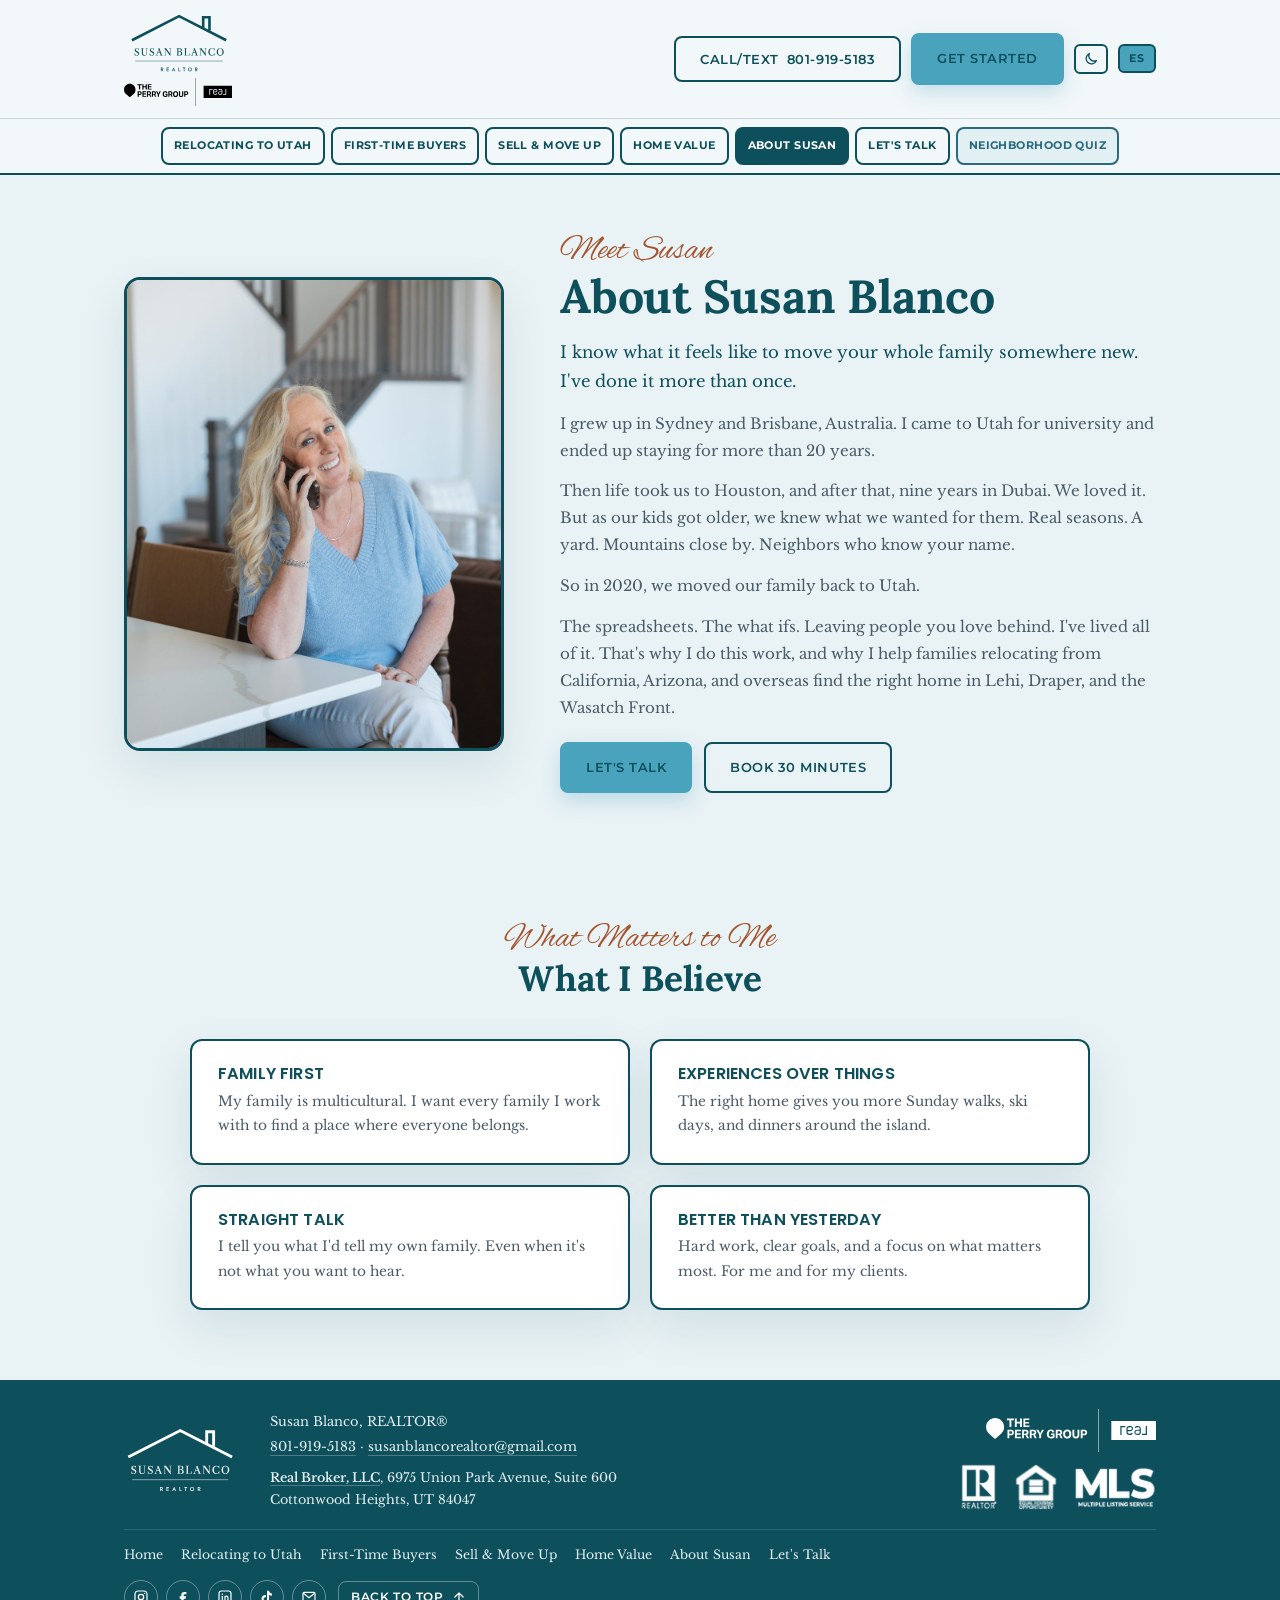
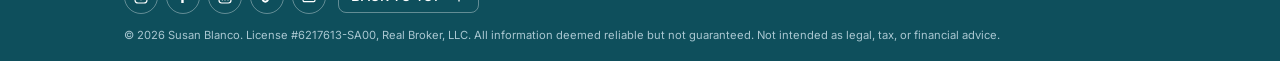
==== about.html @ ba80e4a4 "Add files via upload" ====
<!doctype html>
<html lang="en">
<head>
<meta charset="utf-8">
<meta name="viewport" content="width=device-width, initial-scale=1, viewport-fit=cover">
<title>About Susan Blanco | Utah Realtor</title>
<meta name="description" content="Meet Susan Blanco: raised in Australia, 20+ years in Utah, then Houston and Dubai before moving her family back in 2020. Now she helps relocating families find home on the Wasatch Front.">
<link rel="canonical" href="https://move.susanfindshomes.com/about.html">
<meta property="og:type" content="website">
<meta property="og:url" content="https://move.susanfindshomes.com/about.html">
<meta property="og:title" content="About Susan Blanco | Utah Realtor">
<meta property="og:description" content="Meet Susan Blanco: raised in Australia, 20+ years in Utah, then Houston and Dubai before moving her family back in 2020. Now she helps relocating families find home on the Wasatch Front.">
<meta property="og:image" content="https://move.susanfindshomes.com/hero-1.jpg">
<meta name="twitter:card" content="summary_large_image">
<link rel="icon" type="image/svg+xml" href="favicon.svg">
<link rel="icon" type="image/png" sizes="32x32" href="favicon-32.png">
<link rel="apple-touch-icon" href="apple-touch-icon.png">
<script>try{var t=localStorage.getItem('sb-theme');if(t==='dark'||t==='light'){document.documentElement.setAttribute('data-theme',t);}}catch(e){}</script>
<link rel="preconnect" href="https://fonts.googleapis.com">
<link rel="preconnect" href="https://fonts.gstatic.com" crossorigin>
<link href="https://fonts.googleapis.com/css2?family=Poppins:wght@400;500;600;700;800&family=Montserrat:wght@500;600;700;800&family=Lora:ital,wght@0,400;0,500;0,600;0,700;1,400&family=Inter:wght@400;500&family=Alex+Brush&family=Libre+Baskerville:ital,wght@0,400;0,700;1,400&display=swap" rel="stylesheet">
<link rel="stylesheet" href="site.css">
<script type="application/ld+json">
{
  "@context": "https://schema.org",
  "@type": "RealEstateAgent",
  "name": "Susan Blanco",
  "jobTitle": "Realtor",
  "url": "https://move.susanfindshomes.com/",
  "telephone": "+1-801-919-5183",
  "email": "susanblancorealtor@gmail.com",
  "image": "https://move.susanfindshomes.com/susan-portrait.jpg",
  "address": {
    "@type": "PostalAddress",
    "streetAddress": "6975 Union Park Avenue, Suite 600",
    "addressLocality": "Cottonwood Heights",
    "addressRegion": "UT",
    "postalCode": "84047",
    "addressCountry": "US"
  },
  "worksFor": {
    "@type": "Organization",
    "name": "Real Broker, LLC"
  },
  "areaServed": [
    {
      "@type": "City",
      "name": "Lehi",
      "containedInPlace": {
        "@type": "State",
        "name": "Utah"
      }
    },
    {
      "@type": "City",
      "name": "Draper",
      "containedInPlace": {
        "@type": "State",
        "name": "Utah"
      }
    },
    {
      "@type": "City",
      "name": "Salt Lake City",
      "containedInPlace": {
        "@type": "State",
        "name": "Utah"
      }
    }
  ],
  "description": "Realtor helping relocating families, first-time buyers, and sellers moving up find homes in Lehi, Draper, and Salt Lake City, Utah."
}
</script>
</head>
<body data-page="about" data-title-es="Sobre Susan Blanco | Agente de Bienes Raíces en Utah">
<header>
  <div class="nav wrap">
    <a class="brand brand-logos" href="index.html" aria-label="Susan Blanco, Realtor. The Perry Group, Real Broker, LLC">
      <img class="hdr-logo hdr-light" src="logo-susan.svg" alt="Susan Blanco, Realtor" width="75" height="46">
      <img class="hdr-tpg hdr-light" src="logo-tpg.svg" alt="The Perry Group, Real Broker, LLC" width="84" height="21">
      <img class="hdr-logo hdr-dark" src="logo-susan-dark.svg" alt="" width="75" height="46">
      <img class="hdr-tpg hdr-dark" src="logo-tpg-dark.svg" alt="" width="84" height="21">
    </a>
    <div class="nav-cta">
      <div class="call-wrap">
        <button type="button" class="btn btn-ghost" id="call-btn" aria-haspopup="true" aria-expanded="false" aria-controls="call-menu"><span class="long">Call/Text</span> <span class="phone-num">801-919-5183</span></button>
        <div class="call-menu" id="call-menu" hidden>
          <a class="cm-call" href="tel:+18019195183" target="_blank" rel="noopener">Call 801-919-5183</a>
          <a class="cm-text" href="sms:+18019195183" target="_blank" rel="noopener">Text 801-919-5183</a>
          <button type="button" class="cm-copy" id="cm-copy">Copy number</button>
        </div>
      </div>
      <a class="btn btn-primary" href="contact.html">Get Started</a>
      <button type="button" class="theme-btn" id="theme-btn" aria-label="Switch to dark mode"><svg class="i-moon" viewBox="0 0 24 24" fill="none" stroke="currentColor" stroke-width="2" stroke-linecap="round" stroke-linejoin="round" aria-hidden="true"><path d="M20 14.5A8 8 0 0 1 9.5 4a8 8 0 1 0 10.5 10.5z"/></svg><svg class="i-sun" viewBox="0 0 24 24" fill="none" stroke="currentColor" stroke-width="2" stroke-linecap="round" aria-hidden="true"><circle cx="12" cy="12" r="4.5"/><path d="M12 2v2M12 20v2M4.9 4.9l1.4 1.4M17.7 17.7l1.4 1.4M2 12h2M20 12h2M4.9 19.1l1.4-1.4M17.7 6.3l1.4-1.4"/></svg></button>
      <button type="button" class="lang-btn" id="lang-btn" lang="es" aria-label="Ver en español">ES</button>
    </div>
  </div>
  <nav class="subnav" aria-label="Site pages">
    <div class="subnav-inner wrap">
      <a class="navbtn" href="relocating.html">Relocating to Utah</a>
      <a class="navbtn" href="first-time-buyers.html">First-Time Buyers</a>
      <a class="navbtn" href="sell-move-up.html">Sell &amp; Move Up</a>
      <a class="navbtn" href="home-value.html">Home Value</a>
      <a class="navbtn active" aria-current="page" href="about.html">About Susan</a>
      <a class="navbtn" href="contact.html">Let's Talk</a>
      <a class="navbtn navbtn-quiz" data-quiz href="quiz.html" target="_blank" rel="noopener">Neighborhood Quiz</a>
    </div>
  </nav>
</header>

<main>

<section class="about-hero">
  <div class="wrap about-hero-grid">
    <div class="portrait"><img src="susan-phone-2.jpg" alt="Susan Blanco, Realtor with Real Broker and The Perry Group" width="933" height="1400"></div>
    <div class="story">
      <span class="script script-eyebrow">Meet Susan</span>
      <h1>About Susan Blanco</h1>
      <p class="big">I know what it feels like to move your whole family somewhere new. I've done it more than once.</p>
      <p>I grew up in Sydney and Brisbane, Australia. I came to Utah for university and ended up staying for more than 20 years.</p>
      <p>Then life took us to Houston, and after that, nine years in Dubai. We loved it. But as our kids got older, we knew what we wanted for them. Real seasons. A yard. Mountains close by. Neighbors who know your name.</p>
      <p>So in 2020, we moved our family back to Utah.</p>
      <p>The spreadsheets. The what ifs. Leaving people you love behind. I've lived all of it. That's why I do this work, and why I help families relocating from California, Arizona, and overseas find the right home in Lehi, Draper, and the Wasatch Front.</p>
      <div class="about-btns">
        <a class="btn btn-primary" href="contact.html">Let's Talk</a>
        <a class="btn btn-ghost" href="https://calendly.com/susanblancorealtor/30min" target="_blank" rel="noopener">Book 30 Minutes</a>
      </div>
    </div>
  </div>
</section>


<section class="section buyer alt">
  <div class="wrap">
    <div class="section-head">
      <span class="script script-eyebrow">What Matters to Me</span>
      <h2>What I Believe</h2>
    </div>
    <div class="values">
      <div class="value"><h3>Family First</h3><p>My family is multicultural. I want every family I work with to find a place where everyone belongs.</p></div>
      <div class="value"><h3>Experiences Over Things</h3><p>The right home gives you more Sunday walks, ski days, and dinners around the island.</p></div>
      <div class="value"><h3>Straight Talk</h3><p>I tell you what I'd tell my own family. Even when it's not what you want to hear.</p></div>
      <div class="value"><h3>Better Than Yesterday</h3><p>Hard work, clear goals, and a focus on what matters most. For me and for my clients.</p></div>
    </div>
  </div>
</section>



</main>

<footer>
  <div class="wrap">
    <div class="fa">
      <img class="footer-logo" src="logo-susan-footer.svg" alt="Susan Blanco, Realtor" width="170" height="105">
      <div>
        <p class="contact-line">Susan Blanco, REALTOR&reg;</p>
        <p class="contact-line"><a class="contact-link" href="tel:+18019195183">801-919-5183</a> &middot; <a class="contact-link" href="mailto:susanblancorealtor@gmail.com">susanblancorealtor@gmail.com</a></p>
        <address><a href="https://www.utahrealestate.com/roster/office.listings.report/id/71477" target="_blank" rel="noopener">Real Broker, LLC</a>, 6975 Union Park Avenue, Suite 600<br>Cottonwood Heights, UT 84047</address>
      </div>
      <div class="fa-right">
        <svg xmlns="http://www.w3.org/2000/svg" class="broker-logo" role="img" aria-label="The Perry Group and Real Broker, LLC" viewBox="0 0 1667 426" fill="none"> <g clip-path="url(#clip0_354_131)"> <path d="M230.284 109.225H204.842V93.235H274.287V109.225H248.727V176.569H230.284V109.225Z" fill="#ffffff"/> <path d="M333.809 141.788H301.363V176.567H283.038V93.2338H301.363V125.33H333.809V93.2338H352.25V176.567H333.809V141.788Z" fill="#ffffff"/> <path d="M366.72 93.235H424.495V108.058H384.811V126.616H422.159V141.439H384.811V161.747H426.828L424.961 176.57H366.72V93.235Z" fill="#ffffff"/> <path d="M210.56 203.465H240.557C248.57 203.465 254.95 204.573 259.698 206.791C264.443 209.007 267.868 212.12 269.969 216.127C272.069 220.135 273.12 224.862 273.12 230.309C273.12 235.91 272.05 240.795 269.91 244.956C267.769 249.119 264.326 252.348 259.581 254.644C254.833 256.94 248.531 258.087 240.674 258.087H228.302V286.798H210.56V203.465ZM255.963 230.542C255.963 226.264 254.872 223.131 252.694 221.147C250.514 219.163 246.468 218.171 240.557 218.171H228.302V243.379H240.674C246.664 243.379 250.71 242.272 252.81 240.054C254.911 237.837 255.963 234.667 255.963 230.542Z" fill="#ffffff"/> <path d="M283.971 203.465H341.744V218.287H302.062V236.846H339.41V251.669H302.062V271.977H344.077L342.211 286.8H283.971V203.465Z" fill="#ffffff"/> <path d="M353.766 203.465H385.162C393.021 203.465 399.303 204.555 404.011 206.733C408.719 208.913 412.123 211.926 414.224 215.779C416.325 219.631 417.376 224.008 417.376 228.91C417.376 234.202 416.286 238.791 414.107 242.682C411.927 246.572 408.581 249.683 404.07 252.018L421.46 286.798H402.202L387.613 255.986C386.989 255.986 386.367 256.007 385.746 256.044C385.123 256.084 384.501 256.103 383.88 256.103H371.273V286.798H353.766V203.465ZM399.635 229.491C399.635 225.601 398.506 222.663 396.251 220.679C393.993 218.696 389.907 217.702 383.996 217.702H371.273V241.98H384.697C390.453 241.98 394.384 240.912 396.485 238.769C398.585 236.631 399.636 233.538 399.636 229.491H399.635Z" fill="#ffffff"/> <path d="M429.747 203.465H461.143C469.001 203.465 475.283 204.555 479.992 206.733C484.698 208.913 488.103 211.926 490.204 215.779C492.305 219.631 493.356 224.008 493.356 228.91C493.356 234.202 492.265 238.791 490.088 242.682C487.908 246.572 484.561 249.683 480.05 252.018L497.441 286.798H478.181L463.592 255.986C462.97 255.986 462.347 256.007 461.726 256.044C461.102 256.084 460.48 256.103 459.859 256.103H447.254V286.798H429.747V203.465ZM475.615 229.491C475.615 225.601 474.486 222.663 472.23 220.679C469.973 218.696 465.888 217.702 459.975 217.702H447.254V241.98H460.676C466.432 241.98 470.364 240.912 472.465 238.769C474.565 236.631 475.616 233.538 475.616 229.491H475.615Z" fill="#ffffff"/> <path d="M521.833 253.652L493.705 203.465H513.664L531.171 238.829L549.028 203.465H568.286L540.392 253.652V286.798H521.834V253.652H521.833Z" fill="#ffffff"/> <path d="M596.763 245.364C596.763 236.493 598.298 228.772 601.373 222.196C604.445 215.622 608.938 210.506 614.853 206.849C620.767 203.192 627.925 201.364 636.33 201.364C646.21 201.364 653.991 203.68 659.673 208.308C665.351 212.938 668.932 219.26 670.409 227.273L652.203 229.257C651.19 225.368 649.518 222.332 647.184 220.153C644.849 217.975 641.192 216.884 636.213 216.884C631.311 216.884 627.361 218.091 624.365 220.502C621.368 222.914 619.191 226.221 617.83 230.423C616.468 234.623 615.788 239.488 615.788 245.012C615.788 254.116 617.577 261.119 621.157 266.021C624.735 270.921 630.416 273.374 638.197 273.374C644.654 273.374 650.103 272.012 654.539 269.289V255.633H638.314V241.044H671.694V277.459C667.259 281.193 662.007 284.035 655.939 285.979C649.869 287.923 643.722 288.897 637.497 288.897C624.502 288.897 614.464 285.103 607.385 277.517C600.304 269.931 596.765 259.214 596.765 245.362L596.763 245.364Z" fill="#ffffff"/> <path d="M684.179 203.465H715.575C723.434 203.465 729.715 204.555 734.424 206.733C739.132 208.913 742.536 211.926 744.637 215.779C746.737 219.631 747.788 224.008 747.788 228.91C747.788 234.202 746.697 238.791 744.52 242.682C742.34 246.572 738.994 249.683 734.482 252.018L751.873 286.798H732.615L718.026 255.986C717.402 255.986 716.78 256.007 716.159 256.044C715.536 256.084 714.914 256.103 714.291 256.103H701.686V286.798H684.179V203.465ZM730.047 229.491C730.047 225.601 728.919 222.663 726.663 220.679C724.406 218.696 720.32 217.702 714.409 217.702H701.686V241.98H715.109C720.866 241.98 724.797 240.912 726.897 238.769C728.998 236.631 730.049 233.538 730.049 229.491H730.047Z" fill="#ffffff"/> <path d="M756.193 245.364C756.193 236.026 757.844 228.072 761.152 221.496C764.459 214.922 769.147 209.923 775.217 206.499C781.286 203.076 788.406 201.364 796.576 201.364C804.746 201.364 811.825 203.056 817.818 206.441C823.808 209.824 828.419 214.747 831.648 221.205C834.876 227.665 836.492 235.523 836.492 244.781C836.492 254.118 834.857 262.076 831.59 268.649C828.321 275.225 823.691 280.244 817.701 283.705C811.708 287.167 804.55 288.899 796.224 288.899C788.054 288.899 780.974 287.207 774.983 283.822C768.99 280.437 764.363 275.517 761.094 269.058C757.826 262.601 756.193 254.702 756.193 245.364ZM775.334 245.131C775.334 253.847 777.085 260.674 780.586 265.615C784.087 270.557 789.34 273.026 796.342 273.026C803.266 273.026 808.499 270.557 812.039 265.615C815.578 260.674 817.35 253.847 817.35 245.131C817.35 236.416 815.579 229.59 812.039 224.648C808.499 219.707 803.265 217.237 796.342 217.237C789.34 217.237 784.087 219.707 780.586 224.648C777.085 229.59 775.334 236.418 775.334 245.131Z" fill="#ffffff"/> <path d="M847.462 252.601V203.465H865.902V253.418C865.902 260.033 867.128 264.955 869.579 268.182C872.031 271.413 876.017 273.026 881.543 273.026C887.222 273.026 891.23 271.413 893.565 268.182C895.899 264.956 897.066 260.033 897.066 253.418V203.465H915.507V252.833C915.507 265.051 912.57 274.115 906.695 280.029C900.82 285.944 892.357 288.899 881.31 288.899C870.262 288.899 861.858 285.962 856.101 280.087C850.342 274.214 847.464 265.051 847.464 252.601H847.462Z" fill="#ffffff"/> <path d="M929.161 203.465H959.157C967.171 203.465 973.551 204.573 978.299 206.791C983.043 209.007 986.469 212.12 988.57 216.127C990.671 220.135 991.721 224.862 991.721 230.309C991.721 235.91 990.651 240.795 988.511 244.956C986.37 249.119 982.926 252.348 978.181 254.644C973.435 256.94 967.131 258.087 959.273 258.087H946.903V286.798H929.161V203.465ZM974.563 230.542C974.563 226.264 973.472 223.131 971.295 221.147C969.115 219.163 965.069 218.171 959.157 218.171H946.903V243.379H959.273C965.265 243.379 969.311 242.272 971.412 240.054C973.512 237.837 974.563 234.667 974.563 230.542Z" fill="#ffffff"/> <path d="M177.559 177.068C177.559 128.153 137.907 88.5003 88.991 88.5003C40.075 88.5003 0.420898 128.153 0.420898 177.068C0.420898 203.201 11.8096 226.619 29.8133 242.828C29.777 242.881 29.7549 242.94 29.7225 242.989L88.9794 293.632L147.823 243.341C147.794 243.3 147.768 243.258 147.74 243.221C165.991 226.995 177.559 203.411 177.559 177.068Z" fill="#ffffff"/> <path d="M1106.7 425.857V0.857483H1101.61V425.857H1106.7Z" fill="#ffffff"/> <path d="M1470.18 217.953C1466.88 220.399 1465.19 224.135 1465.19 228.964C1465.19 233.793 1466.84 237.186 1470.1 239.516C1473.39 241.875 1478.38 243.07 1484.95 243.07C1493.57 243.07 1499.67 241.216 1503.6 237.401C1505.63 235.455 1506.97 232.227 1506.97 222.804V214.227H1484.84C1478.42 214.227 1473.49 215.515 1470.18 217.953H1470.18ZM1228.74 116.58V304.313H1666.83V116.58H1228.74ZM1366.79 166.368V178.365L1366.09 178.357L1329.38 178.117L1329.41 254.721H1317.24V166.368H1366.79ZM1393.37 238.498C1396.67 241.507 1401.71 242.97 1408.77 242.97C1418.06 242.97 1424.77 239.904 1429.27 233.598L1429.8 232.856L1430.46 233.487L1438.55 241.203L1438.11 241.77C1434.25 246.721 1430 250.088 1425.11 252.071C1420.4 253.932 1415.4 254.724 1408.38 254.724C1396.77 254.724 1389.03 252.487 1384 247.689C1379.2 243.114 1376.99 236.251 1376.99 226.093V192.303C1376.99 185.753 1378.65 180.954 1382.41 176.753C1387.25 171.342 1395.44 167.423 1402.79 167.001C1404.36 166.868 1406.03 166.8 1407.76 166.8C1409.9 166.8 1411.72 166.857 1413.33 166.983C1423.03 167.381 1429.83 169.902 1434.74 174.92C1439.02 179.309 1440.84 184.451 1440.84 192.145C1440.84 200.434 1438.48 206.287 1433.43 210.606C1428.24 215.037 1421.35 217.061 1411.75 217.061H1388.6V225.053C1388.6 231.176 1390.15 235.576 1393.37 238.498ZM1518.58 228.591C1518.58 235.145 1516.92 239.939 1513.16 244.141C1508.32 249.551 1500.13 253.474 1492.77 253.897C1491.21 254.025 1489.53 254.094 1487.8 254.094C1485.67 254.094 1483.85 254.033 1482.24 253.907C1472.54 253.509 1465.73 250.985 1460.83 245.961C1456.55 241.573 1454.73 236.421 1454.73 228.729C1454.73 220.436 1457.08 214.563 1462.14 210.243C1467.33 205.812 1474.22 203.746 1483.82 203.746H1506.97V195.843C1506.97 189.72 1505.42 185.32 1502.2 182.394C1498.89 179.385 1493.86 177.922 1486.79 177.922C1477.5 177.922 1470.8 180.988 1466.3 187.295L1465.77 188.036L1465.1 187.405L1457.53 180.184L1457.01 179.689L1457.45 179.122C1461.31 174.171 1465.56 170.804 1470.45 168.821C1475.16 166.96 1480.16 166.168 1487.18 166.168C1498.79 166.168 1506.53 168.405 1511.57 173.203C1516.36 177.779 1518.57 184.641 1518.57 194.799V228.589L1518.58 228.591ZM1578.33 254.721H1528.77V242.531L1529.48 242.535L1566.19 242.775L1566.15 166.369H1578.33V254.723L1578.33 254.721ZM1425.38 202.897C1428.69 200.451 1430.37 196.761 1430.37 191.932C1430.37 187.103 1428.72 183.71 1425.47 181.38C1422.18 179.021 1417.18 177.827 1410.62 177.827C1401.99 177.827 1395.89 179.677 1391.96 183.495C1389.94 185.439 1388.6 188.669 1388.6 198.092V206.578H1410.73C1417.14 206.578 1422.07 205.337 1425.38 202.897Z" fill="#ffffff"/> </g> <defs> <clipPath id="clip0_354_131"> <rect width="1666.41" height="425" fill="#0e4f5c" transform="translate(0.422852 0.857544)"/> </clipPath> </defs> </svg>
        <div class="compliance" aria-label="REALTOR, Equal Housing Opportunity, and MLS logos">
          <img class="clogo" src="realtor-logo.png" alt="REALTOR&reg;" width="76" height="91">
          <img class="clogo" src="equal-housing-logo.png" alt="Equal Housing Opportunity" width="89" height="95">
          <img class="clogo clogo-mls" src="mls-logo.png" alt="MLS, Multiple Listing Service" width="163" height="81">
        </div>
      </div>
    </div>
    <div class="fa-bot">
      <nav class="fa-links" aria-label="Footer">
        <a href="index.html">Home</a><a href="relocating.html">Relocating to Utah</a><a href="first-time-buyers.html">First-Time Buyers</a><a href="sell-move-up.html">Sell &amp; Move Up</a><a href="home-value.html">Home Value</a><a href="about.html">About Susan</a><a href="contact.html">Let's Talk</a>
      </nav>
      <div class="fa-actions">
        <div class="socials">
        <a href="https://www.instagram.com/susanblancorealtor/" target="_blank" rel="noopener" aria-label="Susan Blanco on Instagram"><svg viewBox="0 0 24 24" fill="none" stroke="currentColor" stroke-width="1.8" aria-hidden="true"><rect x="3" y="3" width="18" height="18" rx="5"/><circle cx="12" cy="12" r="4"/><circle cx="17.5" cy="6.5" r="1" fill="currentColor" stroke="none"/></svg></a>
        <a href="https://www.facebook.com/susansblanco" target="_blank" rel="noopener" aria-label="Susan Blanco on Facebook"><svg viewBox="0 0 24 24" fill="currentColor" aria-hidden="true"><path d="M14.2 8H17V4.5h-3c-2.9 0-4.6 1.8-4.6 4.7V11H7v3.5h2.4V21H13v-6.5h3l.5-3.5H13V9.3c0-.8.4-1.3 1.2-1.3z"/></svg></a>
        <a href="https://www.linkedin.com/in/susanblancorealtor/" target="_blank" rel="noopener" aria-label="Susan Blanco on LinkedIn"><svg viewBox="0 0 24 24" fill="none" stroke="currentColor" stroke-width="1.8" stroke-linecap="round" aria-hidden="true"><rect x="3" y="3" width="18" height="18" rx="4"/><path d="M8 11v5.5"/><circle cx="8" cy="7.8" r="1.1" fill="currentColor" stroke="none"/><path d="M12 16.5v-5.5M12 13.4c0-1.7 1-2.6 2.3-2.6s2.2.9 2.2 2.6v3.1"/></svg></a>
        <a href="https://www.tiktok.com/@susanblancorealtor" target="_blank" rel="noopener" aria-label="Susan Blanco on TikTok"><svg viewBox="0 0 24 24" fill="currentColor" aria-hidden="true"><path d="M16.6 5.8c-.9-1-1.4-2.2-1.4-3.3h-3.1v12.4c0 1.4-1.2 2.6-2.6 2.6s-2.6-1.2-2.6-2.6 1.2-2.6 2.6-2.6c.3 0 .5 0 .8.1V9.2c-.3 0-.5-.1-.8-.1-3.1 0-5.7 2.6-5.7 5.7s2.6 5.7 5.7 5.7 5.7-2.6 5.7-5.7V8.6c1.2.9 2.7 1.4 4.2 1.4V6.9c-1.1 0-2.1-.4-2.8-1.1z"/></svg></a>
        <a href="mailto:susanblancorealtor@gmail.com" aria-label="Email Susan Blanco"><svg viewBox="0 0 24 24" fill="none" stroke="currentColor" stroke-width="1.8" aria-hidden="true"><rect x="3" y="5" width="18" height="14" rx="2"/><path d="M3.5 6.5l8.5 6.5 8.5-6.5"/></svg></a>
      </div>
        <button type="button" class="top-btn" id="top-btn"><span class="top-label">Back to Top</span> <svg viewBox="0 0 24 24" width="14" height="14" fill="none" stroke="currentColor" stroke-width="2.2" stroke-linecap="round" stroke-linejoin="round" aria-hidden="true"><path d="M12 19V5M5 12l7-7 7 7"/></svg></button>
      </div>
    </div>
    <div class="legal">
      &copy; <span id="year"></span> Susan Blanco. License #6217613-SA00, Real Broker, LLC. All information deemed reliable but not guaranteed. Not intended as legal, tax, or financial advice.
    </div>
  </div>
</footer>

<script src="site.js"></script>
</body>
</html>
---- site.css ----
:root{color-scheme:light;box-sizing:border-box;padding-top:env(safe-area-inset-top,0px);padding-bottom:env(safe-area-inset-bottom,0px)}html{scroll-padding-top:env(safe-area-inset-top,0px)}body{margin:0;padding:0;font:14px -apple-system,BlinkMacSystemFont,sans-serif;background:#fff;color:#000}img{max-width:100%}[hidden]:not([hidden=until-found i]){display:none!important}  /* ---------- HERO: photos behind the headline ---------- */
  .hero.hero-over{position:relative; padding:0; background:#0b2a31; min-height:clamp(500px, 74vh, 700px); display:flex; align-items:center; justify-content:center; overflow:hidden; border-bottom:0;}
  .hero.hero-over .hero-slider{position:absolute; inset:0; height:auto; z-index:auto;}
  .hero.hero-over .hs-arrow, .hero.hero-over .hs-dots{z-index:3;}
  .hero.hero-over .hero-slider::after{content:""; position:absolute; inset:0; z-index:1; pointer-events:none;
    background:linear-gradient(180deg, rgba(6,26,31,.50) 0%, rgba(6,26,31,.42) 45%, rgba(6,26,31,.62) 100%);}
  .hero.hero-over .hero-inner{position:relative; z-index:2; padding:56px 24px 84px; margin:0 auto;}
  .hero.hero-over h1{color:#ffffff; text-shadow:0 2px 14px rgba(0,0,0,.35);}
  .hero.hero-over .script-eyebrow{color:#f4cfae; text-shadow:0 2px 10px rgba(0,0,0,.35);}
  .hero.hero-over p.lead{color:rgba(255,255,255,.94); text-shadow:0 1px 8px rgba(0,0,0,.35);}
  .hero.hero-over .btn-ghost{color:#ffffff; border-color:#ffffff; background:rgba(255,255,255,.06);}
  .hero.hero-over .btn-ghost:hover{background:#ffffff; color:#0e4f5c;}
  .hero.hero-over .btn-gold{background:rgba(255,255,255,.94); color:#0e4f5c; border-color:#ffffff;}
  .hero.hero-over .btn-gold:hover{background:#0e4f5c; color:#ffffff; border-color:#0e4f5c;}
  @media (max-width:520px){ .hero.hero-over{min-height:560px;} .hero.hero-over .hero-inner{padding:44px 20px 72px;} .hero.hero-over .hs-arrow{top:auto; bottom:6px; transform:none;} }


  :root{
    /* Brand palette (Canva): #3e2f23 #e4dfd8 #af895d #a59484 #5d7a88 #7a8ba9 #bb9c22 #737373 #573925 #a9c7d1 #d5dde4 */
    --cream:#f2f7f9;
    --cream-2:#e9f2f5;
    --card-blue:#e2eff3;
    --blue-gray:#a9c7d1;
    --slate:#2a6a7c;
    --ink:#0e4f5c;
    --ink-soft:#4a5b68;
    --gold:#4aa3bd;
    --tan:#a3542e;
    --gold-dark:#a3542e;
    --line:#c9d8de;
    --black-box:#0e4f5c;
    --white:#ffffff;
    --surface:#ffffff;
    --border:#0e4f5c;
    --hdr-bg:rgba(242,247,249,0.96);
    --muted:#737373;
    --ok:#3d6b3f;
    --err:#a13b2a;
    --btn-ink:#0e4f5c;
    --shadow: 0 18px 46px rgba(14,79,92,0.10);
    --f-title:'Lora',Georgia,serif;
    --f-heading:'Poppins',sans-serif;
    --f-section:'Montserrat',sans-serif;
    --f-script:'Alex Brush',cursive;
    --f-body:'Libre Baskerville',Baskerville,Georgia,serif;
    --f-caption:'Inter',sans-serif;
  }
  *{box-sizing:border-box;}
  html{scroll-behavior:smooth;}
  body{
    margin:0;
    background:var(--cream);
    color:var(--ink);
    font-family:var(--f-body); font-size-adjust:0.49;
    font-weight:400;
    line-height:1.65;
    -webkit-font-smoothing:antialiased;
  }
  img,svg{max-width:100%;display:block;}
  a{color:inherit;}
  section[id]{scroll-margin-top:176px;}
  .wrap{max-width:1080px;margin:0 auto;padding:0 24px;}
  h1,h2,h3{
    font-family:var(--f-section); font-size-adjust:none;
    font-weight:800;
    text-transform:uppercase;
    letter-spacing:.01em;
    margin:0 0 .3em;
    color:var(--ink);
    line-height:1.12;
  }
  .script{
    font-family:var(--f-script); font-size-adjust:none;
    font-weight:400;
    color:var(--gold-dark);
    line-height:1;
    display:inline-block;
  }
  .script-eyebrow{font-size:2.1rem; margin-bottom:2px;}

  /* ---------- HEADER ---------- */
  header{
    position:sticky; top:0; z-index:50;
    background:var(--hdr-bg);
    backdrop-filter:blur(6px);
    border-bottom:2px solid var(--border);
  }
  .nav{
    display:flex; align-items:center; justify-content:space-between; gap:12px;
    padding:12px 24px;
  }
  .brand{display:flex; align-items:center; gap:12px;}
  .brand-text{line-height:1.15;}
  .brand-text .name{font-family:var(--f-heading); font-size-adjust:none;font-size:1.05rem;font-weight:800; text-transform:uppercase; letter-spacing:.01em;}
  .brand-text .tag{font-size:.64rem;letter-spacing:.13em;text-transform:uppercase;color:var(--ink-soft); font-weight:500; font-family:var(--f-section); font-size-adjust:none;}
  .nav-cta{display:flex; gap:10px; align-items:center;}
  .nav-cta .btn{white-space:nowrap;}
  .subnav{border-top:1px solid var(--line);}
  .subnav-inner{
    display:flex; gap:8px; padding:8px 24px; position:relative;
    overflow-x:auto; scrollbar-width:none; -webkit-overflow-scrolling:touch;
  }
  .subnav-inner::-webkit-scrollbar{display:none;}
  .navbtn{
    flex-shrink:0; white-space:nowrap;
    font-family:var(--f-section); font-size-adjust:none; font-weight:700; font-size:.72rem;
    text-transform:uppercase; letter-spacing:.06em; text-decoration:none;
    padding:9px 16px; border:2px solid var(--border); border-radius:8px;
    color:var(--ink); background:transparent;
    transition:background .15s ease, color .15s ease;
  }
  .navbtn:hover{background:var(--ink); color:var(--cream);}
  .navbtn.active{background:var(--black-box); color:var(--white);}
  .navbtn-quiz{background:var(--card-blue); color:var(--slate); border-color:var(--slate);}
  .navbtn-quiz:hover{background:var(--ink); color:var(--cream);}
  .btn-gold{background:var(--card-blue); color:var(--slate); border-color:var(--slate);}
  .btn-gold:hover{background:var(--ink); color:var(--cream);}
  .navbtn:focus-visible, .btn:focus-visible, .faq summary:focus-visible{outline:2px solid var(--gold); outline-offset:2px;}
  .btn{
    display:inline-flex; align-items:center; justify-content:center; gap:8px;
    font-family:var(--f-section); font-size-adjust:none; font-weight:600; font-size:.82rem;
    text-transform:uppercase; letter-spacing:.04em;
    padding:13px 24px; border-radius:8px;
    text-decoration:none; cursor:pointer;
    border:2px solid var(--border);
    transition:transform .15s ease, box-shadow .15s ease, background .15s ease, color .15s ease;
  }
  .btn:hover{transform:translateY(-1px);}
  .btn-primary{background:var(--gold); color:var(--btn-ink); border-color:var(--gold); box-shadow:0 8px 20px rgba(74,163,189,.28);}
  .btn-primary:hover{background:var(--black-box); border-color:var(--black-box); color:var(--white);}
  .btn-ghost{background:transparent; color:var(--ink); border-color:var(--ink);}
  .btn-ghost:hover{background:var(--ink); color:var(--cream);}
  .btn-block{width:100%;}
  .long{display:inline;}

  /* ---------- HERO (neutral) ---------- */
  .hero{background:var(--cream); padding:64px 0 0; border-bottom:1px solid var(--line);}
  .hero-inner{max-width:720px; margin:0 auto; text-align:center; padding:10px 24px 68px;}
  .hero h1{font-size:clamp(2rem, 5vw, 3.3rem); text-wrap:balance;}
  .hero p.lead{font-size:1.05rem; color:var(--ink-soft); max-width:560px; margin:16px auto 28px; font-weight:400;}
  .hero-btns{display:flex; gap:14px; justify-content:center; flex-wrap:wrap;}
  .hero-photo{line-height:0;}
  .hero-photo img{display:block; width:100%; height:clamp(190px, 30vw, 400px); object-fit:cover; object-position:50% 60%;}
  .hero-slider{position:relative; overflow:hidden; height:clamp(200px, 38vw, 500px);}
  .hero-slider .hs-slide{position:absolute; inset:0; height:100%; object-position:50% 50%; opacity:0; transition:opacity 1s ease;}
  .hero-slider .hs-slide.is-active{opacity:1;}
  .hs-arrow{position:absolute; top:50%; transform:translateY(-50%); width:42px; height:42px; border:0; border-radius:50%; background:rgba(255,255,255,.75); color:#0e4f5c; font-size:28px; line-height:1; cursor:pointer; display:flex; align-items:center; justify-content:center; z-index:2;}
  .hs-arrow:hover,.hs-arrow:focus-visible{background:#fff;}
  .hs-prev{left:14px;} .hs-next{right:14px;}
  .hs-dots{position:absolute; left:0; right:0; bottom:12px; display:flex; justify-content:center; gap:8px; z-index:2; line-height:1;}
  .hs-dots button{width:10px; height:10px; padding:0; border:0; border-radius:50%; background:rgba(255,255,255,.55); cursor:pointer;}
  .hs-dots button[aria-current="true"]{background:#fff;}
  @media (max-width:520px){ .hs-arrow{width:34px; height:34px; font-size:22px;} }
  @media (prefers-reduced-motion: reduce){ .hero-slider .hs-slide{transition:none;} }

  /* ---------- SECTION HEADINGS ---------- */
  .section{padding:70px 0;}
  .section-head{text-align:center; max-width:640px; margin:0 auto 40px;}
  .section-head h2{font-size:clamp(1.6rem,3.4vw,2.2rem); text-wrap:balance;}
  .section-head p{color:var(--ink-soft); font-size:.98rem; margin-top:8px; font-weight:400;}

  /* ---------- WHY UTAH (checklist box) ---------- */
  .why{background:var(--cream-2);}
  .toc-box{
    background:var(--black-box); color:var(--white);
    border-radius:10px; padding:16px 28px; display:inline-block;
    font-weight:700; text-transform:uppercase; letter-spacing:.05em; font-size:.9rem; font-family:var(--f-section); font-size-adjust:none;}
  .toc-wrap{text-align:center;}
  .why-list{
    border:2px solid var(--border); border-top:none; border-radius:0 0 12px 12px; overflow:hidden;
    box-shadow:var(--shadow); margin-top:-1px;
  }
  .why-item{
    display:flex; gap:20px; align-items:flex-start;
    padding:28px 32px; background:var(--surface);
    border-bottom:1px solid var(--line);
  }
  .why-item:last-child{border-bottom:none;}
  .why-item:nth-child(even){background:var(--card-blue);}
  .check-badge{
    flex-shrink:0; width:34px;height:34px; border-radius:7px;
    background:var(--black-box); color:var(--white);
    display:flex; align-items:center; justify-content:center;
    font-size:1.1rem; font-weight:900;
  }
  .why-item h3{font-size:1.05rem; margin-bottom:4px; letter-spacing:.02em;}
  .why-item p{margin:0; font-size:.92rem; color:var(--ink-soft); font-weight:400;}

  /* ---------- BUYER SECTIONS (first-time / sell &amp; move up) ---------- */
  .buyer{background:var(--cream);}
  .buyer.alt{background:var(--cream-2);}
  .buyer-body{max-width:820px; margin:0 auto;}
  .answer{
    position:relative; background:var(--surface);
    border:2px solid var(--border); border-radius:12px;
    padding:32px 30px 26px; margin:14px 0 36px; box-shadow:var(--shadow);
  }
  .answer-tag{
    position:absolute; top:-15px; left:24px;
    background:var(--black-box); color:var(--white);
    font-size:.7rem; font-weight:700; letter-spacing:.08em; text-transform:uppercase;
    padding:7px 14px; border-radius:6px; font-family:var(--f-section); font-size-adjust:none;}
  .answer p{margin:0; font-size:1.02rem; color:var(--ink); font-weight:400;}
  .answer strong{font-weight:700;}
  .table-label{
    text-align:center; font-size:.74rem; font-weight:700; text-transform:uppercase;
    letter-spacing:.08em; color:var(--ink-soft); margin:0 0 12px; font-family:var(--f-section); font-size-adjust:none;}
  .fine-print{font-size:.74rem; color:var(--ink-soft); margin:12px 0 0; text-align:center; font-weight:400; line-height:1.5;}
  .faq-wrap{margin-top:40px;}
  .faq{
    border:2px solid var(--border); border-top:none; border-radius:0 0 12px 12px;
    overflow:hidden; box-shadow:var(--shadow); margin-top:-1px;
  }
  .faq details{background:var(--surface); border-bottom:1px solid var(--line);}
  .faq details:nth-child(even){background:var(--card-blue);}
  .faq details:last-child{border-bottom:none;}
  .faq summary{
    list-style:none; cursor:pointer;
    display:flex; align-items:center; justify-content:space-between; gap:16px;
    padding:20px 26px;
  }
  .faq summary::-webkit-details-marker{display:none;}
  .faq summary h3{margin:0; font-size:.98rem; text-transform:none; letter-spacing:0; font-weight:700; line-height:1.35;}
  .faq summary::after{content:"+"; font-weight:800; font-size:1.4rem; line-height:1; flex-shrink:0;}
  .faq details[open] summary::after{content:"\2013";}
  .faq-a{padding:0 26px 22px;}
  .faq-a p{margin:0; font-size:.93rem; color:var(--ink-soft); font-weight:400;}
  .cta-row{text-align:center; margin-top:36px;}
  .cta-row p{margin:12px 0 0; font-size:.85rem; color:var(--ink-soft); font-weight:400;}

  /* ---------- LOCATION STATS / TABLES ---------- */
  .location{background:var(--cream);}
  .stat-table{
    display:grid; grid-template-columns:repeat(3,1fr);
    border:2.5px solid var(--border); border-radius:10px; overflow:hidden;
    max-width:820px; margin:0 auto;
    box-shadow:var(--shadow);
  }
  .stat-cell{
    padding:26px 18px; text-align:center;
    border-right:2px solid var(--border); background:var(--surface);
  }
  .stat-cell:last-child{border-right:none;}
  .stat-cell:nth-child(2){background:var(--card-blue);}
  .stat-cell .num{font-family:var(--f-heading); font-size-adjust:none; font-weight:800; font-size:2rem; color:var(--ink); font-variant-numeric:tabular-nums;}
  .stat-cell .label{font-size:.72rem; text-transform:uppercase; letter-spacing:.08em; color:var(--ink-soft); font-weight:600; margin-top:4px; font-family:var(--f-section); font-size-adjust:none;}
  .stat-cell .cell-title{font-weight:800; font-size:.98rem; text-transform:uppercase; letter-spacing:.02em; margin-bottom:6px; color:var(--ink); font-family:var(--f-section); font-size-adjust:none;}
  .stat-cell p{margin:0; font-size:.86rem; color:var(--ink-soft); font-weight:400; line-height:1.5;}
  .location-copy{max-width:640px; margin:0 auto 40px; text-align:center;}
  .location-copy p{color:var(--ink-soft); font-weight:400; font-size:.98rem;}

  /* ---------- ABOUT ---------- */
  .about{background:var(--card-blue);}
  .about-grid{display:grid; grid-template-columns:250px 1fr; gap:52px; align-items:center;}
  .about-photo{
    width:220px; height:220px; border-radius:50%; margin:0 auto;
    background:var(--surface);
    display:flex; align-items:center; justify-content:center;
    box-shadow:var(--shadow);
    border:5px solid var(--border);
    overflow:hidden;
  }
  .about-photo img{width:100%; height:100%; object-fit:cover; display:block;}
  .about-photo span{font-family:var(--f-heading); font-size-adjust:none; color:var(--ink); font-size:3rem; font-weight:800;}
  .about-text .script{font-size:2.6rem; margin-bottom:6px;}
  .about-text p{color:var(--ink-soft); font-size:1rem; font-weight:400;}
  .credentials{
    margin-top:20px; padding-top:16px; border-top:2px solid var(--border);
    font-size:.85rem; color:var(--ink-soft); font-weight:400;
  }
  .credentials strong{color:var(--ink); font-weight:700;}
  .signature{font-family:var(--f-script); font-size-adjust:none; color:var(--ink); font-size:2.4rem; margin-top:6px; display:block;}

  /* ---------- HOW IT WORKS ---------- */
  .process{background:var(--cream-2);}
  .step-list{max-width:720px; margin:0 auto;}
  .step{display:flex; gap:22px; padding:18px 0; border-bottom:1px solid var(--line);}
  .step:last-child{border-bottom:none;}
  .step .step-num{
    font-family:var(--f-heading); font-size-adjust:none; font-weight:800; font-size:2.2rem; color:var(--gold-dark);
    width:52px; flex-shrink:0; text-align:center;
  }
  .step h3{font-size:1rem; margin-bottom:4px; text-transform:none; letter-spacing:0;}
  .step p{margin:0; font-size:.92rem; color:var(--ink-soft); font-weight:400;}
  .step.first h3, .step.first p{text-decoration:underline; text-decoration-color:var(--line); text-underline-offset:3px;}

  /* ---------- FORM ---------- */
  .form-section{background:var(--cream);}
  .form-card{
    max-width:760px; margin:0 auto;
    background:var(--surface);
    border:2.5px solid var(--border);
    border-radius:14px;
    box-shadow:var(--shadow);
    padding:44px;
  }
  .field{margin-bottom:24px;}
  .field label.field-label{
    display:block; font-size:.76rem; font-weight:700; text-transform:uppercase;
    letter-spacing:.08em; color:var(--ink-soft); margin-bottom:10px; font-family:var(--f-section); font-size-adjust:none;}
  .two-col{display:grid; grid-template-columns:1fr 1fr; gap:18px;}
  input[type="text"], input[type="email"], input[type="tel"], select, textarea{
    width:100%; font-family:var(--f-section); font-size-adjust:none; font-weight:400; font-size:.96rem; color:var(--ink);
    padding:14px 16px; border:1.5px solid var(--line); border-radius:8px;
    background:var(--cream-2); outline:none;
    transition:border-color .15s ease, background .15s ease;
  }
  input:focus, select:focus, textarea:focus{border-color:var(--ink); background:var(--surface);}
  textarea{resize:vertical; min-height:90px;}
  select{appearance:none; -webkit-appearance:none;
    background-image:url("data:image/svg+xml;utf8,<svg xmlns='http://www.w3.org/2000/svg' viewBox='0 0 24 24' fill='none' stroke='%234a5b68' stroke-width='2'><path d='M6 9l6 6 6-6'/></svg>");
    background-repeat:no-repeat; background-position:right 14px center; background-size:16px;
    padding-right:40px;
  }
  .pill-group{display:flex; flex-wrap:wrap; gap:10px;}
  .pill-group input{position:absolute; opacity:0; width:0; height:0;}
  .pill-group label{
    cursor:pointer; padding:12px 20px; border-radius:8px;
    border:1.5px solid var(--border); background:var(--cream-2);
    font-size:.86rem; font-weight:600; color:var(--ink);
    transition:all .15s ease; user-select:none;
  }
  .pill-group input:checked + label{
    background:var(--black-box); border-color:var(--black-box); color:var(--white);
  }
  .pill-group input:focus-visible + label{outline:2px solid var(--gold); outline-offset:2px;}
  .hp{position:absolute; left:-9999px; top:-9999px;}
  .consent{font-size:.75rem; color:var(--muted); margin-top:18px; line-height:1.5; font-weight:400;}
  .submit-row{margin-top:32px;}
  #form-msg{margin-top:16px; font-size:.9rem; text-align:center; display:none; font-weight:500;}
  #form-msg.ok{display:block; color:var(--ok);}
  #form-msg.err{display:block; color:var(--err);}

  /* ---------- FOOTER ---------- */
  footer{background:var(--black-box); color:#e2eff3; padding:48px 0 26px;}
  .footer-grid{display:flex; justify-content:space-between; gap:30px; flex-wrap:wrap; align-items:flex-start;}
  .footer-brand{display:flex; gap:14px; align-items:center;}
  footer h3{color:var(--white); font-size:1.15rem; margin-bottom:6px; text-transform:uppercase;}
  footer .contact-line{font-size:.88rem; margin:4px 0; font-weight:400;}
  footer a.contact-link{text-decoration:none; border-bottom:1px solid rgba(255,255,255,0.25);}
  .fh{display:flex; align-items:center; gap:10px; font-size:.72rem; color:#a9c7d1; font-weight:400;}
  .fh svg{width:26px;height:26px; flex-shrink:0;}
  .broker-logo-slot{
    width:180px; height:56px; flex-shrink:0;
    border:1.5px dashed #5d7a88; border-radius:6px;
    display:flex; align-items:center; justify-content:center;
    font-size:.66rem; color:#a9c7d1; text-align:center; line-height:1.4; padding:6px;
  }
  .footer-row{display:flex; align-items:center; gap:26px; flex-wrap:wrap;}
  .legal{
    margin-top:32px; padding-top:18px; border-top:1px solid rgba(255,255,255,0.14);
    font-size:.7rem; color:#a9c7d1; line-height:1.7; font-weight:400;
  }

  @media (max-width:760px){
    .why-item{padding:22px 20px;}
    .about-grid{grid-template-columns:1fr; text-align:center;}
    .form-card{padding:28px 20px;}
    .two-col{grid-template-columns:1fr;}
    .stat-table{grid-template-columns:1fr; max-width:420px;}
    .stat-cell{border-right:none; border-bottom:2px solid var(--border);}
    .stat-cell:last-child{border-bottom:none;}
    .answer{padding:30px 20px 22px;}
    .faq summary{padding:18px 18px;}
    .faq-a{padding:0 18px 20px;}
    section[id]{scroll-margin-top:118px;}
  }
  @media (max-width:520px){
    .nav{padding:10px 16px;}
    .nav-cta .btn{padding:10px 14px; font-size:.74rem;}
    .nav-cta .btn{white-space:nowrap;}
    .nav-cta .phone-num{display:none;}
    .brand-text .tag{display:none;}
    .subnav-inner{padding:8px 16px;}
  }
  @media (prefers-reduced-motion:reduce){
    html{scroll-behavior:auto;}
    .btn, .navbtn{transition:none;}
  }

  /* ---------- BRAND TYPE SYSTEM ---------- */
  h1,h2{font-family:var(--f-title); font-size-adjust:none; font-weight:700; text-transform:none; letter-spacing:-.005em; line-height:1.15;}
  h3{font-family:var(--f-heading); font-size-adjust:none; font-weight:600; letter-spacing:.01em;}
  .script, .signature{font-family:var(--f-script); font-size-adjust:none;}
  .btn,.navbtn,.pill-group label,.chip,.opt,.tag-top,.toc-box,.field-label,.progress-meta,.checks-label,select,input,textarea,.q-title .key,.key{font-family:var(--f-section); font-size-adjust:none;}
  .q-title{font-family:var(--f-title); font-size-adjust:none;}
  .fine-print,.consent,.note,.legal,.fh,.broker-logo-slot{font-family:var(--f-caption); font-size-adjust:none;}

  /* ---------- DARK MODE ---------- */
  @media (prefers-color-scheme: dark){
    :root:not([data-theme="light"]){ color-scheme:dark;
    --cream:#0a1d22; --cream-2:#0e252b; --card-blue:#123740; --blue-gray:#3f6f7b; --slate:#8fd0e0;
    --ink:#e3f2f5; --ink-soft:#b3c6cc; --tan:#e39a70; --gold-dark:#e39a70; --line:#28505a;
    --black-box:#0e4f5c; --surface:#102a31; --border:#3c7480; --hdr-bg:rgba(10,29,34,0.96);
    --muted:#9fb3b9; --ok:#8fd19a; --err:#f2a08f; --btn-ink:#05262d;
    --shadow:0 18px 46px rgba(0,0,0,0.35); }
    :root:not([data-theme="light"]) .hdr-light{display:none;}
    :root:not([data-theme="light"]) .hdr-dark{display:block;}
    :root:not([data-theme="light"]) .theme-btn .i-moon{display:none;}
    :root:not([data-theme="light"]) .theme-btn .i-sun{display:block;}
  }
  :root[data-theme="dark"]{ color-scheme:dark;
    --cream:#0a1d22; --cream-2:#0e252b; --card-blue:#123740; --blue-gray:#3f6f7b; --slate:#8fd0e0;
    --ink:#e3f2f5; --ink-soft:#b3c6cc; --tan:#e39a70; --gold-dark:#e39a70; --line:#28505a;
    --black-box:#0e4f5c; --surface:#102a31; --border:#3c7480; --hdr-bg:rgba(10,29,34,0.96);
    --muted:#9fb3b9; --ok:#8fd19a; --err:#f2a08f; --btn-ink:#05262d;
    --shadow:0 18px 46px rgba(0,0,0,0.35); }
  :root[data-theme="dark"] .hdr-light{display:none;}
  :root[data-theme="dark"] .hdr-dark{display:block;}
  :root[data-theme="dark"] .theme-btn .i-moon{display:none;}
  :root[data-theme="dark"] .theme-btn .i-sun{display:block;}
  .hdr-dark{display:none;}
  .theme-btn{display:flex; align-items:center; justify-content:center; width:34px; height:30px; padding:0; flex-shrink:0;
    border:2px solid var(--border); border-radius:6px; background:transparent; color:var(--ink); cursor:pointer;}
  .theme-btn svg{width:16px; height:16px;}
  .theme-btn .i-sun{display:none;}
  .theme-btn:hover{background:var(--card-blue);}
  .theme-btn:focus-visible{outline:2px solid var(--gold); outline-offset:2px;}

  @media (max-width:400px){
    header .nav{padding-left:12px; padding-right:12px; gap:6px;}
    header .nav-cta{gap:5px;}
    header .nav-cta .btn{padding:8px 8px; font-size:.64rem; letter-spacing:.02em;}
    header .brand-logos .hdr-logo{width:54px;} header .brand-logos .hdr-tpg{width:60px;}
    header .theme-btn{width:28px; height:28px;} header .lang-btn{min-width:30px; padding:6px 4px;}
  }
  /* ---------- FOOTER SOCIALS + BACK TO TOP ---------- */
  .footer-actions{display:flex; align-items:center; justify-content:space-between; gap:16px; flex-wrap:wrap; margin-top:28px;}
  .socials{display:flex; gap:10px;}
  .socials a{display:flex; align-items:center; justify-content:center; width:40px; height:40px; border-radius:50%;
    border:1.5px solid rgba(255,255,255,0.35); color:#ffffff; text-decoration:none; transition:background .15s ease;}
  .socials a:hover{background:rgba(255,255,255,0.12);}
  .socials svg{width:18px; height:18px;}
  .top-btn{display:inline-flex; align-items:center; gap:8px; font-family:var(--f-section); font-size-adjust:none; font-weight:600; font-size:.78rem;
    letter-spacing:.06em; text-transform:uppercase; color:#ffffff; background:transparent; border:1.5px solid rgba(255,255,255,0.35);
    border-radius:8px; padding:10px 16px; cursor:pointer;}
  .top-btn:hover{background:rgba(255,255,255,0.12);}
  .top-btn:focus-visible, .socials a:focus-visible{outline:2px solid var(--gold); outline-offset:2px;}

  /* ---------- SPANISH TITLES: a little more space between words ---------- */
  html[lang="es"] h1, html[lang="es"] h2, html[lang="es"] h3, html[lang="es"] .toc-box,
  html[lang="es"] .script, html[lang="es"] .table-label, html[lang="es"] .cell-title{word-spacing:.14em;}

  /* ---------- SPAM CHECK (Cloudflare Turnstile) ---------- */
  .turnstile-box{display:flex; justify-content:center; margin:4px 0 14px; min-height:65px;}
  .turnstile-box[hidden]{display:none;}

  /* ---------- QUESTIONS PEOPLE ASK ME ---------- */
  .faq .qa{background:var(--surface); border-bottom:1px solid var(--line); padding:22px 26px;}
  .faq .qa:nth-child(even){background:var(--card-blue);}
  .faq .qa:last-child{border-bottom:none;}
  .faq .qa h3{margin:0 0 8px; font-size:1rem; text-transform:none; letter-spacing:0; font-weight:700; line-height:1.35;}
  .faq .qa .faq-a{padding:0;}
  @media (max-width:760px){ .faq .qa{padding:20px 18px;} }
  .ask-card{margin:28px auto 0; padding:24px 26px; background:var(--card-blue); border:2px solid var(--border); border-radius:12px; text-align:center;}
  .ask-card p{margin:0; font-size:.98rem; color:var(--ink);}
  .ask-card a{color:var(--slate); font-weight:600;}
  .ask-card .who{margin-top:12px; font-size:.8rem; color:var(--ink-soft); font-family:var(--f-caption); font-size-adjust:none;}

  /* ---------- HEADER LOGOS ---------- */
  .brand-logos{display:flex; flex-direction:column; align-items:center; gap:5px; text-decoration:none; flex-shrink:0;}
  .hdr-logo{width:100px; height:auto;}
  .hdr-tpg{width:108px; height:auto;}
  @media (max-width:520px){ .hdr-logo{width:64px;} .hdr-tpg{width:72px;} .brand-logos{gap:4px;} }

  /* ---------- FOOTER LOGOS ---------- */
  .footer-logo{display:block; width:170px; height:auto; margin:0 0 14px;}
  .broker-logo{display:block; width:220px; height:auto; flex-shrink:0;}
  @media (max-width:520px){ .broker-logo{width:190px;} }

  /* ---------- CALL / TEXT MENU ---------- */
  .call-wrap{position:relative;}
  .call-menu{position:absolute; right:0; top:calc(100% + 8px); min-width:240px; z-index:60;
    background:var(--surface); border:2px solid var(--border); border-radius:10px; box-shadow:var(--shadow); padding:6px;}
  .call-menu[hidden]{display:none;}
  .call-menu a, .call-menu button{display:block; width:100%; text-align:left; font-family:var(--f-section); font-size-adjust:none; font-weight:600;
    font-size:.84rem; color:var(--ink); text-decoration:none; padding:12px 12px; border:0; border-radius:6px; background:none; cursor:pointer;}
  .call-menu a:hover, .call-menu button:hover, .call-menu a:focus-visible, .call-menu button:focus-visible{background:var(--card-blue); outline:none;}
  @media (max-width:520px){ .call-menu{position:fixed; left:16px; right:16px; top:calc(env(safe-area-inset-top,0px) + 64px); min-width:0;} }

  /* ---------- LANGUAGE TOGGLE ---------- */
  .lang-btn{
    font-family:var(--f-section); font-size-adjust:none; font-weight:700; font-size:.68rem; letter-spacing:.08em;
    min-width:38px; padding:7px 8px; border:2px solid var(--border); border-radius:6px;
    background:var(--gold); color:var(--btn-ink); cursor:pointer; line-height:1;
    transition:background .15s ease, color .15s ease;
  }
  .lang-btn:hover{background:var(--ink); color:var(--cream);}
  .lang-btn:focus-visible{outline:2px solid var(--gold); outline-offset:2px;}
  .lang-btn{flex-shrink:0;}
  @media (max-width:520px){ .theme-btn{width:30px;} .nav{gap:8px;} .nav-cta{gap:6px;} .nav-cta .btn{padding:9px 10px; font-size:.7rem;} .lang-btn{min-width:32px; padding:6px 5px;} }


  /* ---------- MULTI-PAGE ADDITIONS ---------- */
  .section-head h1{font-size:clamp(1.8rem,4vw,2.6rem); text-wrap:balance;}
  .page-hero{background:var(--cream-2); padding:56px 0 44px; border-bottom:1px solid var(--line); text-align:center;}
  .page-hero h1{font-size:clamp(2rem,4.6vw,3rem); text-wrap:balance;}
  .page-hero .lead{font-size:1.04rem; color:var(--ink-soft); max-width:600px; margin:14px auto 0;}
  .navbtn-home{display:none;}
  @media (min-width:761px){ .subnav-inner{gap:6px; justify-content:center;} .navbtn{padding:8px 11px; font-size:.68rem; letter-spacing:.04em;} }

  /* Home: "Where do you want to start?" cards */
  .start-grid{display:grid; grid-template-columns:repeat(2,1fr); gap:20px; max-width:900px; margin:0 auto;}
  .start-card{display:flex; flex-direction:column; gap:6px; text-decoration:none; background:var(--surface);
    border:2px solid var(--border); border-radius:12px; padding:26px 26px 22px; box-shadow:var(--shadow);
    transition:transform .15s ease, background .15s ease;}
  .start-card:hover{transform:translateY(-2px); background:var(--card-blue);}
  .start-card h3{margin:0; font-size:1.08rem;}
  .start-card p{margin:0; font-size:.92rem; color:var(--ink-soft);}
  .start-card .go{margin-top:8px; font-family:var(--f-section); font-weight:700; font-size:.74rem; letter-spacing:.08em; text-transform:uppercase; color:var(--slate);}
  .about-btns{display:flex; gap:12px; flex-wrap:wrap; margin-top:20px;}

  /* Home value page */
  .hv-grid{display:grid; grid-template-columns:1fr 1.1fr; gap:48px; align-items:start;}
  .hv-photo{border-radius:14px; overflow:hidden; border:2.5px solid var(--border); box-shadow:var(--shadow); line-height:0;}
  .hv-photo img{width:100%; height:auto; aspect-ratio:4/5; object-fit:cover; object-position:50% 30%;}
  .hv-copy{margin-top:26px;}
  .hv-copy h2{font-size:1.4rem;}
  .hv-copy p{color:var(--ink-soft); font-size:.98rem;}
  .dot-list{list-style:none; padding:0; margin:16px 0 0;}
  .dot-list li{position:relative; padding:0 0 12px 22px; color:var(--ink); font-size:.95rem;}
  .dot-list li::before{content:""; position:absolute; left:2px; top:.62em; width:8px; height:8px; border-radius:50%; background:var(--gold);}
  .hv-form .form-card{padding:36px;}
  .check-row{display:flex; gap:12px; align-items:center; cursor:pointer; font-family:var(--f-section); font-weight:600; font-size:.9rem; color:var(--ink);}
  .check-row input{width:20px; height:20px; accent-color:var(--ink); flex-shrink:0;}
  .why-not{background:var(--card-blue);}
  .split{display:grid; grid-template-columns:1fr 1fr; gap:48px; align-items:center;}
  .split-photo{border-radius:14px; overflow:hidden; border:2.5px solid var(--border); box-shadow:var(--shadow); line-height:0;}
  .split-photo img{width:100%; height:auto; aspect-ratio:3/2; object-fit:cover;}
  .split-text h2{font-size:clamp(1.5rem,3vw,2rem);}
  .split-text p{color:var(--ink-soft);}

  /* About page */
  .about-hero{background:var(--cream-2); padding:60px 0;}
  .about-hero-grid{display:grid; grid-template-columns:380px 1fr; gap:56px; align-items:center;}
  .portrait{border-radius:16px; overflow:hidden; border:3px solid var(--border); box-shadow:var(--shadow); line-height:0;}
  .portrait img{width:100%; height:auto; aspect-ratio:4/5; object-fit:cover; object-position:50% 20%;}
  .about-hero h1{font-size:clamp(2rem,4.4vw,2.9rem);}
  .story p{color:var(--ink-soft); font-size:1.02rem; margin:0 0 14px;}
  .story p.big{color:var(--ink); font-size:1.12rem;}
  .photo-strip{display:grid; grid-template-columns:1.4fr 1fr 1fr; gap:16px;}
  .photo-strip figure{margin:0; border-radius:12px; overflow:hidden; border:2px solid var(--border); line-height:0; box-shadow:var(--shadow);}
  .photo-strip img{width:100%; height:340px; object-fit:cover; object-position:50% 25%;}
  .values{display:grid; grid-template-columns:repeat(2,1fr); gap:20px; max-width:900px; margin:0 auto;}
  .value{background:var(--surface); border:2px solid var(--border); border-radius:12px; padding:24px 26px; box-shadow:var(--shadow);}
  .value h3{font-size:1.02rem; margin-bottom:6px;}
  .value p{margin:0; font-size:.93rem; color:var(--ink-soft);}
  .promise{max-width:760px; margin:0 auto; text-align:center;}
  .promise p{font-family:var(--f-title); font-size:clamp(1.25rem,2.6vw,1.6rem); line-height:1.45; color:var(--ink); margin:0;}
  .promise .who{font-family:var(--f-script); font-size:2.2rem; color:var(--gold-dark); display:block; margin-top:14px;}
  .cred-card{max-width:820px; margin:0 auto; background:var(--surface); border:2px solid var(--border); border-radius:12px; padding:26px 28px; box-shadow:var(--shadow);}
  .cred-card .cred-row{display:grid; grid-template-columns:170px 1fr; gap:14px; padding:10px 0; border-bottom:1px solid var(--line); font-size:.94rem;}
  .cred-card .cred-row:last-child{border-bottom:none;}
  .cred-card .k{font-family:var(--f-section); font-weight:700; font-size:.74rem; letter-spacing:.08em; text-transform:uppercase; color:var(--ink-soft); padding-top:3px;}

  /* Footer: brokerage address left, compliance logos bottom right */
  .footer-cols{display:grid; grid-template-columns:1.1fr 1fr 1fr; gap:34px; align-items:start;}
  .footer-col h4{font-family:var(--f-section); font-weight:700; font-size:.74rem; letter-spacing:.1em; text-transform:uppercase; color:#a9c7d1; margin:0 0 10px;}
  .footer-col address{font-style:normal; font-size:.88rem; line-height:1.7;}
  .footer-col address a{text-decoration:none; border-bottom:1px solid rgba(255,255,255,0.25); font-weight:600;}
  .footer-links{list-style:none; padding:0; margin:0; font-size:.88rem; line-height:2;}
  .footer-links a{text-decoration:none;}
  .footer-links a:hover{text-decoration:underline;}
  .footer-right{display:flex; flex-direction:column; align-items:flex-end; gap:18px;}
  .compliance{display:flex; align-items:center; justify-content:flex-end; gap:16px; flex-wrap:wrap; margin-top:26px;}
  .compliance img{height:46px; width:auto; display:block;}
  .compliance img.clogo-mls{height:41px;}
  .clogo-text{display:none; align-items:center; justify-content:center; height:46px; padding:0 10px; border:1.5px solid #e2eff3; border-radius:4px;
    font-family:var(--f-section); font-weight:800; font-size:.8rem; letter-spacing:.06em; color:#ffffff;}
  .compliance .is-missing + .clogo-text{display:flex;}
  .compliance .is-missing{display:none;}
  .compliance .fh{color:#e2eff3;}
  .compliance .fh svg{width:38px; height:38px;}
  .footer-bottom{display:flex; justify-content:space-between; align-items:flex-end; gap:20px; flex-wrap:wrap;}

  /* Compact footer */
  footer{padding:28px 0 16px;}
  .fa{display:grid; grid-template-columns:auto 1fr auto; gap:36px; align-items:center;}
  .fa .footer-logo{width:110px; margin:0;}
  .fa .contact-line{margin:2px 0;}
  .fa address{font-style:normal; font-size:.86rem; line-height:1.6; margin-top:8px;}
  .fa address a{font-weight:600; text-decoration:none; border-bottom:1px solid rgba(255,255,255,.25);}
  .fa-right{display:flex; flex-direction:column; align-items:flex-end; gap:12px;}
  .fa-right .broker-logo{width:170px;}
  .fa-right .compliance{margin:0;}
  .fa-bot{display:flex; justify-content:space-between; align-items:center; gap:14px 24px; flex-wrap:wrap; margin-top:18px; padding-top:14px; border-top:1px solid rgba(255,255,255,.14);}
  .fa-links{display:flex; flex-wrap:wrap; gap:4px 18px; font-size:.84rem;}
  .fa-links a{text-decoration:none;}
  .fa-links a:hover{text-decoration:underline;}
  .fa-actions{display:flex; align-items:center; gap:12px;}
  .fa-actions .socials{gap:8px;}
  .fa-actions .socials a{width:34px; height:34px;}
  .fa-actions .socials svg{width:16px; height:16px;}
  .fa-actions .top-btn{padding:8px 12px; font-size:.72rem; white-space:nowrap;}
  @media (max-width:520px){ .fa-actions{gap:8px;} .fa-actions .socials{gap:6px;} .fa-actions .socials a{width:31px; height:31px;} .fa-actions .top-btn{padding:7px 9px; font-size:.66rem;} }
  footer .legal{margin-top:12px; padding-top:0; border-top:0;}
  @media (max-width:760px){ .fa{grid-template-columns:1fr; gap:18px;} .fa-right{align-items:flex-start;} .fa-right .compliance{justify-content:flex-start;} }

  @media (max-width:860px){
    .hv-grid, .split, .about-hero-grid{grid-template-columns:1fr; gap:30px;}
    .portrait{max-width:380px; margin:0 auto;}
    .hv-photo{max-width:520px; margin:0 auto;}
    .hv-photo img{aspect-ratio:4/3; object-position:50% 25%;}
    .hv-copy{margin-top:18px;}
    .footer-cols{grid-template-columns:1fr 1fr;}
    .footer-right{align-items:flex-start; grid-column:1 / -1;}
  }
  @media (max-width:640px){
    .start-grid, .values{grid-template-columns:1fr;}
    .photo-strip{grid-template-columns:1fr 1fr;}
    .photo-strip figure:first-child{grid-column:1 / -1;}
    .photo-strip img{height:240px;}
    .hv-form .form-card{padding:26px 18px;}
    .cred-card .cred-row{grid-template-columns:1fr; gap:2px;}
    .footer-cols{grid-template-columns:1fr;}
    .compliance{justify-content:flex-start;}
    .page-hero{padding:40px 0 32px;}
  }
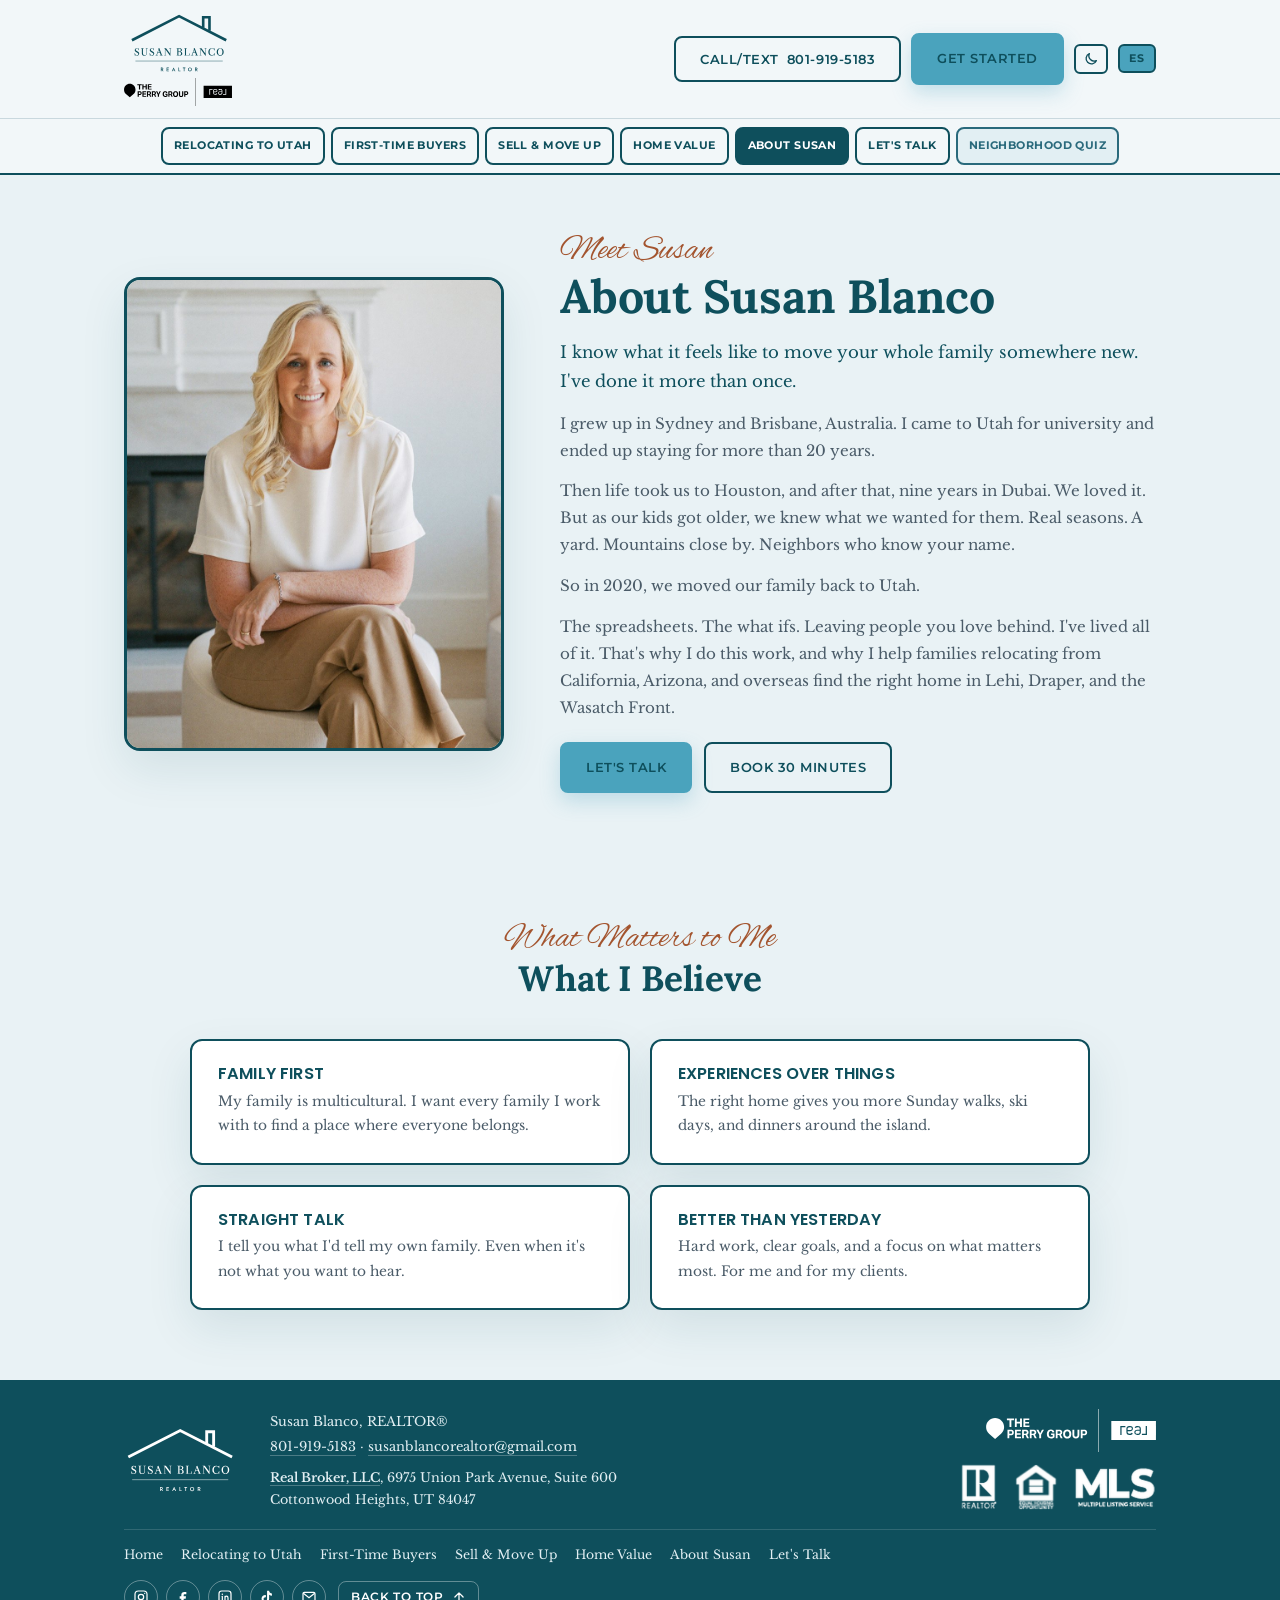
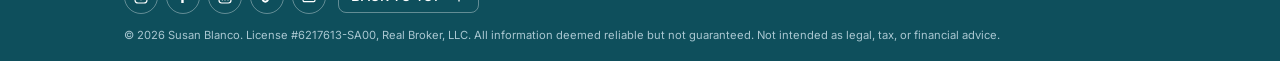
==== commit 087a33c9: "Add files via upload" ====
--- a/about.html
+++ b/about.html
@@ -112,7 +112,7 @@
 
 <section class="about-hero">
   <div class="wrap about-hero-grid">
-    <div class="portrait"><img src="susan-phone-2.jpg" alt="Susan Blanco, Realtor with Real Broker and The Perry Group" width="933" height="1400"></div>
+    <div class="portrait"><img src="susan-white.jpg" alt="Susan Blanco, Realtor with Real Broker and The Perry Group" width="933" height="1400"></div>
     <div class="story">
       <span class="script script-eyebrow">Meet Susan</span>
       <h1>About Susan Blanco</h1>
--- a/site.css
+++ b/site.css
@@ -573,6 +573,29 @@
   .compliance .fh svg{width:38px; height:38px;}
   .footer-bottom{display:flex; justify-content:space-between; align-items:flex-end; gap:20px; flex-wrap:wrap;}
 
+  /* Page photos (each page a different shape and side) */
+  .ph{margin:0; overflow:hidden; border:3px solid var(--border); box-shadow:var(--shadow); line-height:0; flex-shrink:0;}
+  .ph img{width:100%; height:100%; object-fit:cover; display:block;}
+  .ph-tall{width:320px; height:400px; border-radius:14px;}
+  .ph-tall img{object-position:50% 20%;}
+  .ph-square{width:290px; height:290px; border-radius:18px;}
+  .ph-square img{object-position:50% 15%;}
+  .ph-circle{width:210px; height:210px; border-radius:50%;}
+  .ph-arch{width:250px; height:330px; border-radius:125px 125px 14px 14px;}
+  .ph-arch img{object-position:50% 25%;}
+  .intro{display:grid; grid-template-columns:auto 1fr; gap:44px; align-items:center; max-width:900px; margin:0 auto 44px;}
+  .intro.photo-right{grid-template-columns:1fr auto;}
+  .intro .section-head{text-align:left; margin:0; max-width:none;}
+  .split-hero{display:grid; grid-template-columns:1fr auto; gap:52px; align-items:center; text-align:left; max-width:1000px;}
+  .page-hero .split-hero .lead{margin:14px 0 0;}
+  @media (max-width:760px){
+    .intro, .intro.photo-right, .split-hero{grid-template-columns:1fr; gap:24px; text-align:center;}
+    .intro .section-head{text-align:center;}
+    .intro .ph, .split-hero .ph{margin:0 auto; order:-1;}
+    .page-hero .split-hero .lead{margin:14px auto 0;}
+    .ph-tall{width:240px; height:300px;} .ph-square{width:220px; height:220px;} .ph-circle{width:180px; height:180px;} .ph-arch{width:200px; height:264px; border-radius:100px 100px 12px 12px;}
+  }
+
   /* Compact footer */
   footer{padding:28px 0 16px;}
   .fa{display:grid; grid-template-columns:auto 1fr auto; gap:36px; align-items:center;}
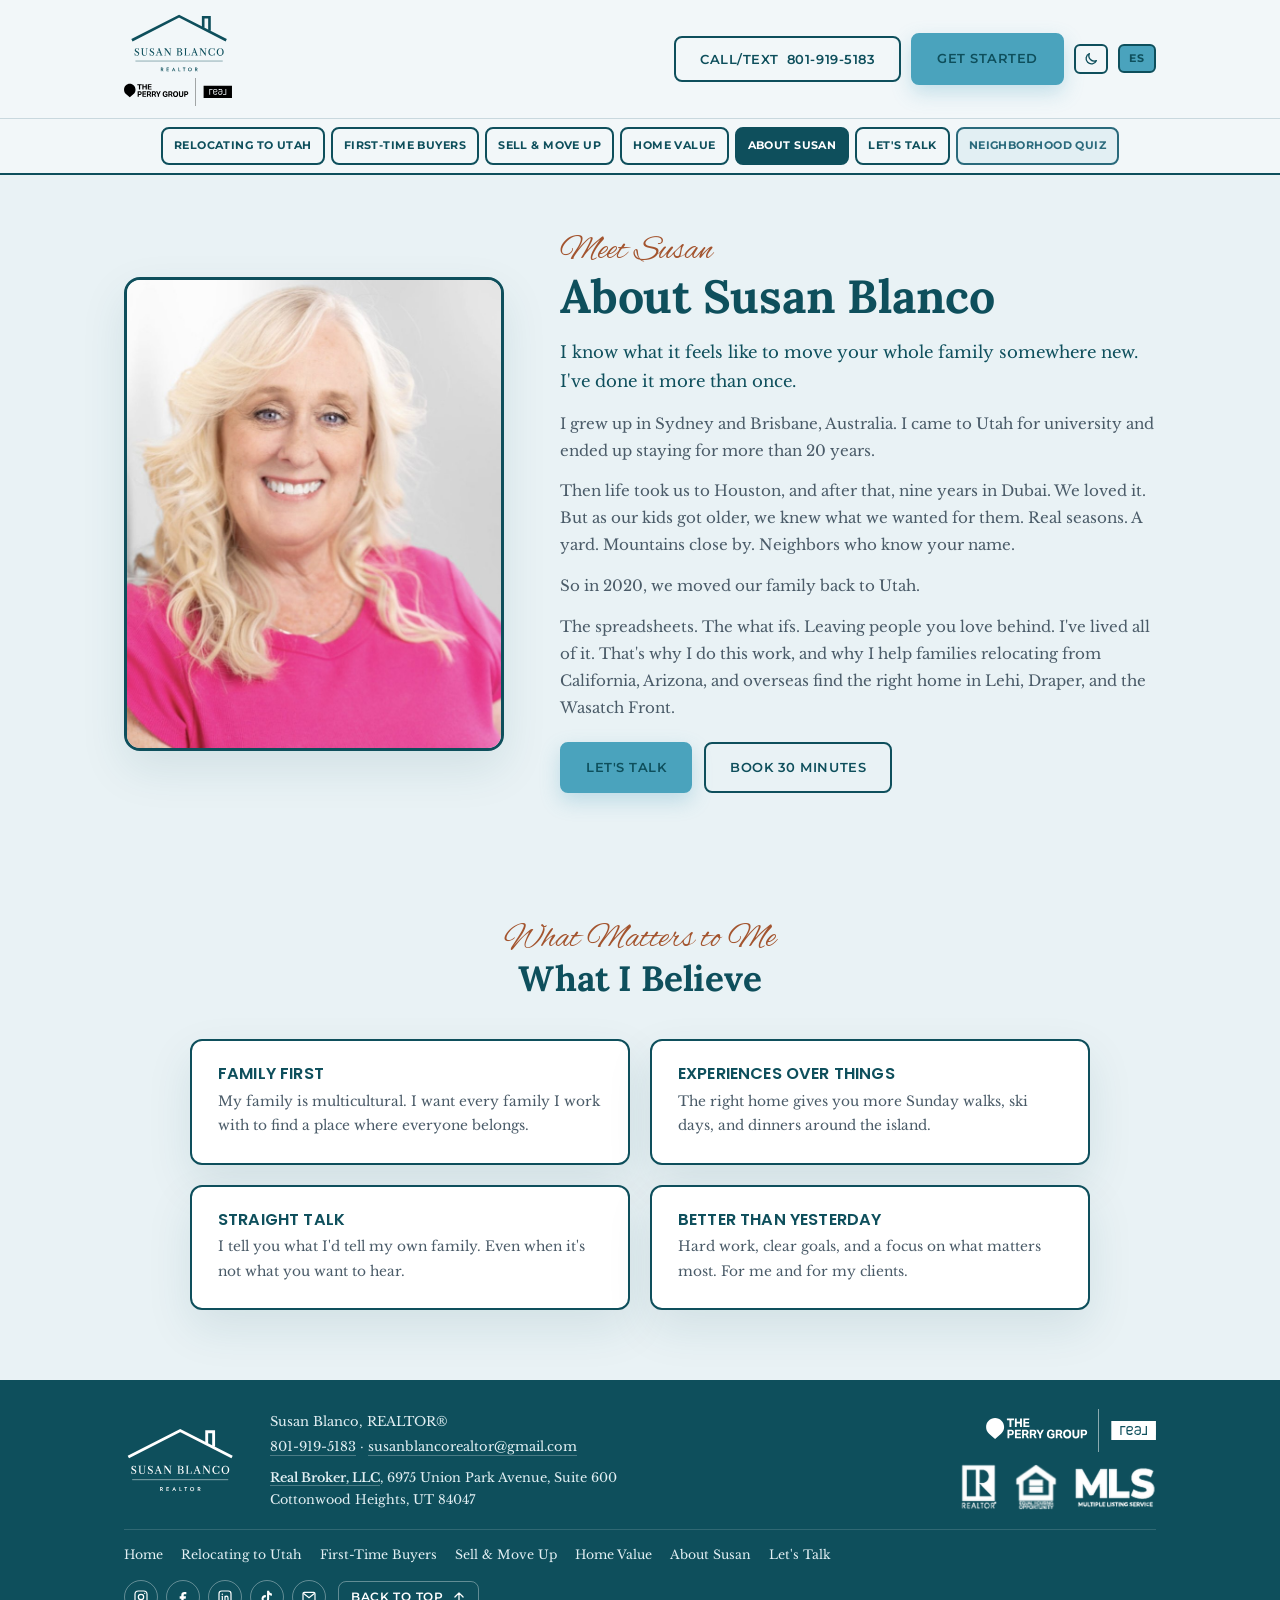
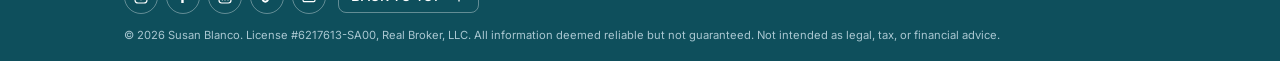
==== commit bee4c419: "Add files via upload" ====
--- a/about.html
+++ b/about.html
@@ -29,7 +29,7 @@
   "url": "https://move.susanfindshomes.com/",
   "telephone": "+1-801-919-5183",
   "email": "susanblancorealtor@gmail.com",
-  "image": "https://move.susanfindshomes.com/susan-portrait.jpg",
+  "image": "https://move.susanfindshomes.com/susan-headshot.jpg",
   "address": {
     "@type": "PostalAddress",
     "streetAddress": "6975 Union Park Avenue, Suite 600",
@@ -112,7 +112,7 @@
 
 <section class="about-hero">
   <div class="wrap about-hero-grid">
-    <div class="portrait"><img src="susan-white.jpg" alt="Susan Blanco, Realtor with Real Broker and The Perry Group" width="933" height="1400"></div>
+    <div class="portrait"><img src="susan-pink.jpg" alt="Susan Blanco, Realtor with Real Broker and The Perry Group" width="1102" height="1005"></div>
     <div class="story">
       <span class="script script-eyebrow">Meet Susan</span>
       <h1>About Susan Blanco</h1>
--- a/site.css
+++ b/site.css
@@ -581,6 +581,8 @@
   .ph-square{width:290px; height:290px; border-radius:18px;}
   .ph-square img{object-position:50% 15%;}
   .ph-circle{width:210px; height:210px; border-radius:50%;}
+  .ph-rect{width:240px; height:360px; border-radius:6px;}
+  .ph-rect img{object-position:50% 30%;}
   .ph-arch{width:250px; height:330px; border-radius:125px 125px 14px 14px;}
   .ph-arch img{object-position:50% 25%;}
   .intro{display:grid; grid-template-columns:auto 1fr; gap:44px; align-items:center; max-width:900px; margin:0 auto 44px;}
@@ -593,8 +595,12 @@
     .intro .section-head{text-align:center;}
     .intro .ph, .split-hero .ph{margin:0 auto; order:-1;}
     .page-hero .split-hero .lead{margin:14px auto 0;}
-    .ph-tall{width:240px; height:300px;} .ph-square{width:220px; height:220px;} .ph-circle{width:180px; height:180px;} .ph-arch{width:200px; height:264px; border-radius:100px 100px 12px 12px;}
-  }
+    .ph-tall{width:240px; height:300px;} .ph-rect{width:200px; height:300px;} .ph-square{width:220px; height:220px;} .ph-circle{width:180px; height:180px;} .ph-arch{width:200px; height:264px; border-radius:100px 100px 12px 12px;}
+  }
+
+  /* Phone header: bigger tap targets, no overflow on small phones */
+  @media (max-width:520px){ header .theme-btn, header .lang-btn{height:34px; min-width:34px;} }
+  @media (max-width:370px){ .fa-actions{flex-wrap:wrap;} header .theme-btn{display:none;} header .nav-cta{gap:5px;} header .nav{gap:6px;} }
 
   /* Compact footer */
   footer{padding:28px 0 16px;}
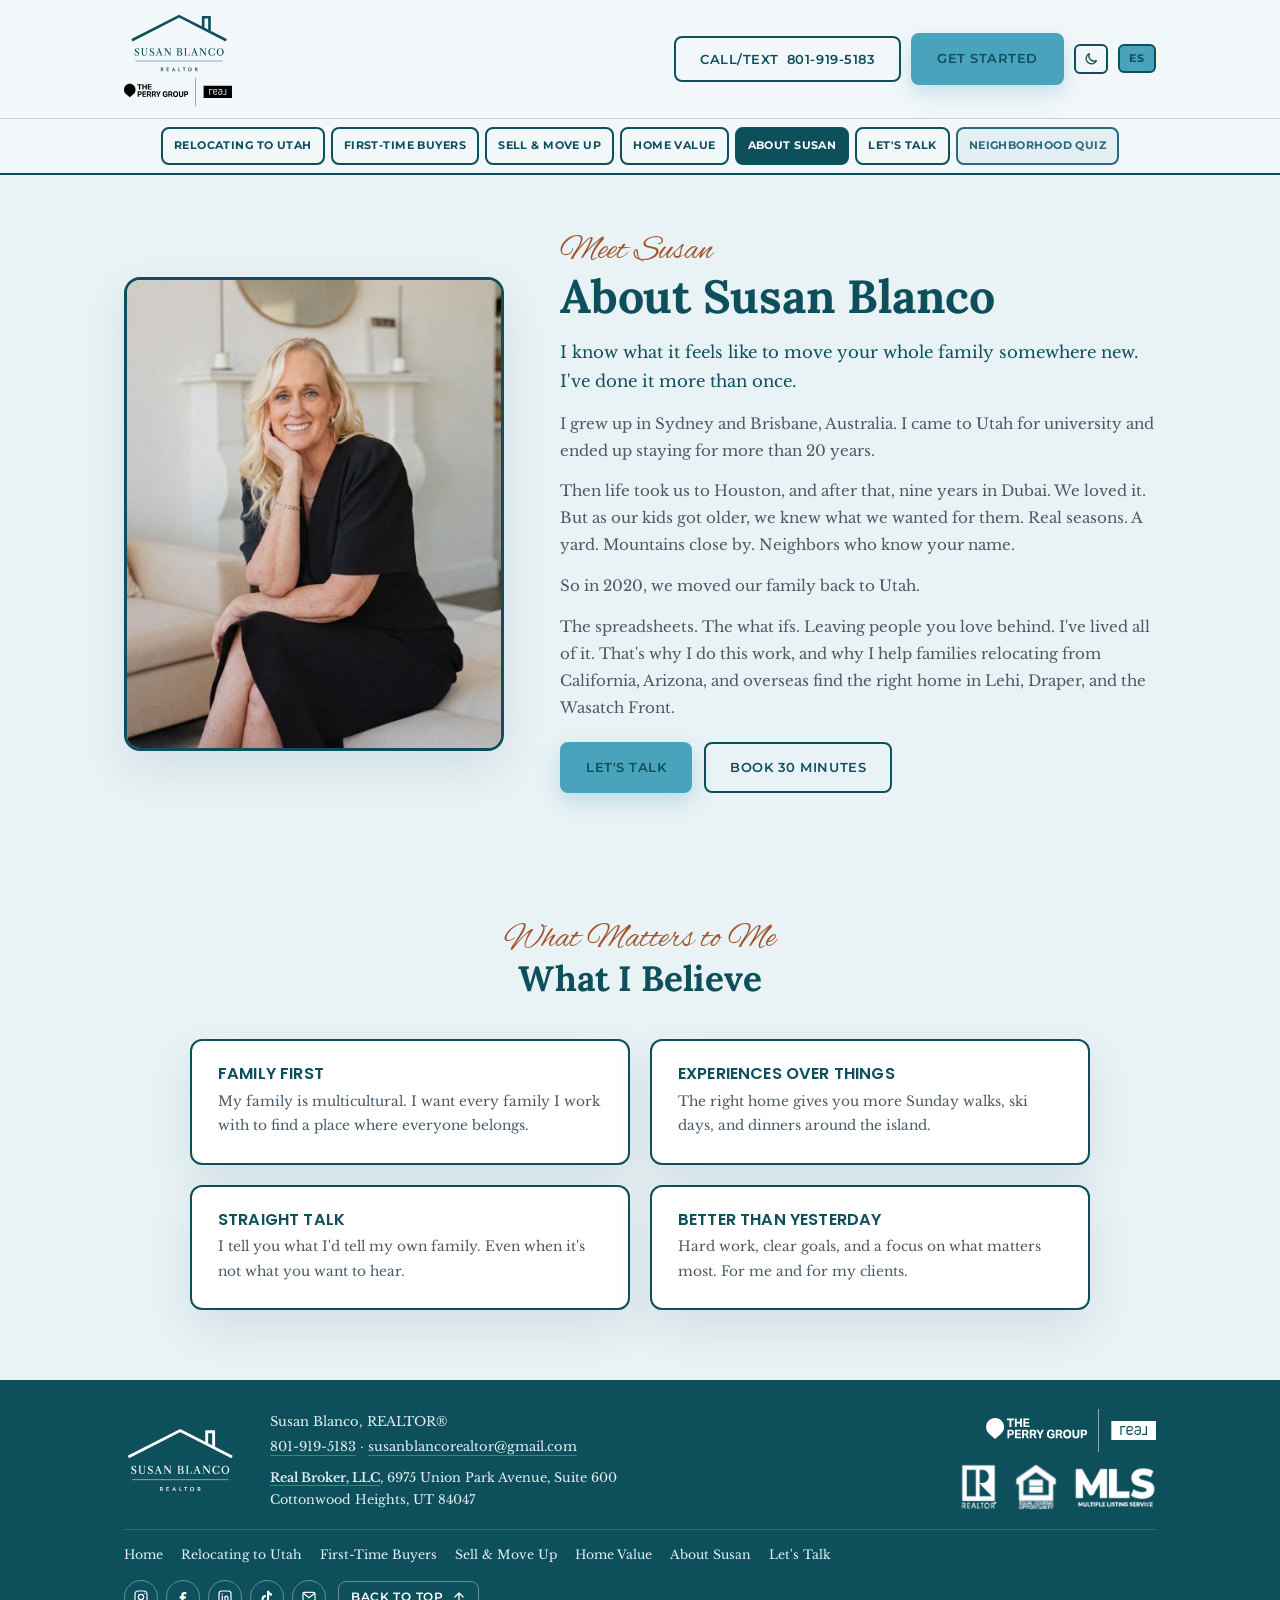
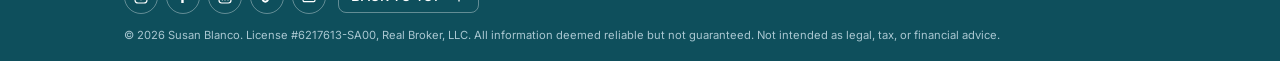
==== commit 2789054a: "Add files via upload" ====
--- a/about.html
+++ b/about.html
@@ -112,7 +112,7 @@
 
 <section class="about-hero">
   <div class="wrap about-hero-grid">
-    <div class="portrait"><img src="susan-pink.jpg" alt="Susan Blanco, Realtor with Real Broker and The Perry Group" width="1102" height="1005"></div>
+    <div class="portrait"><img src="susan-black-2.jpg" alt="Susan Blanco, Realtor with Real Broker and The Perry Group" width="896" height="1195"></div>
     <div class="story">
       <span class="script script-eyebrow">Meet Susan</span>
       <h1>About Susan Blanco</h1>
--- a/site.css
+++ b/site.css
@@ -581,9 +581,11 @@
   .ph-square{width:290px; height:290px; border-radius:18px;}
   .ph-square img{object-position:50% 15%;}
   .ph-circle{width:210px; height:210px; border-radius:50%;}
-  .ph-rect{width:240px; height:360px; border-radius:6px;}
+  .ph-rect{width:320px; height:480px; border-radius:6px;}
   .ph-rect img{object-position:50% 30%;}
   .ph-arch{width:250px; height:330px; border-radius:125px 125px 14px 14px;}
+  .ph-square-lg{width:380px; height:380px; border-radius:18px;}
+  .ph-square-lg img{object-position:50% 40%;}
   .ph-arch img{object-position:50% 25%;}
   .intro{display:grid; grid-template-columns:auto 1fr; gap:44px; align-items:center; max-width:900px; margin:0 auto 44px;}
   .intro.photo-right{grid-template-columns:1fr auto;}
@@ -595,7 +597,7 @@
     .intro .section-head{text-align:center;}
     .intro .ph, .split-hero .ph{margin:0 auto; order:-1;}
     .page-hero .split-hero .lead{margin:14px auto 0;}
-    .ph-tall{width:240px; height:300px;} .ph-rect{width:200px; height:300px;} .ph-square{width:220px; height:220px;} .ph-circle{width:180px; height:180px;} .ph-arch{width:200px; height:264px; border-radius:100px 100px 12px 12px;}
+    .ph-tall{width:240px; height:300px;} .ph-rect{width:200px; height:300px;} .ph-square{width:220px; height:220px;} .ph-circle{width:180px; height:180px;} .ph-square-lg{width:280px; height:280px;} .ph-arch{width:200px; height:264px; border-radius:100px 100px 12px 12px;}
   }
 
   /* Phone header: bigger tap targets, no overflow on small phones */
